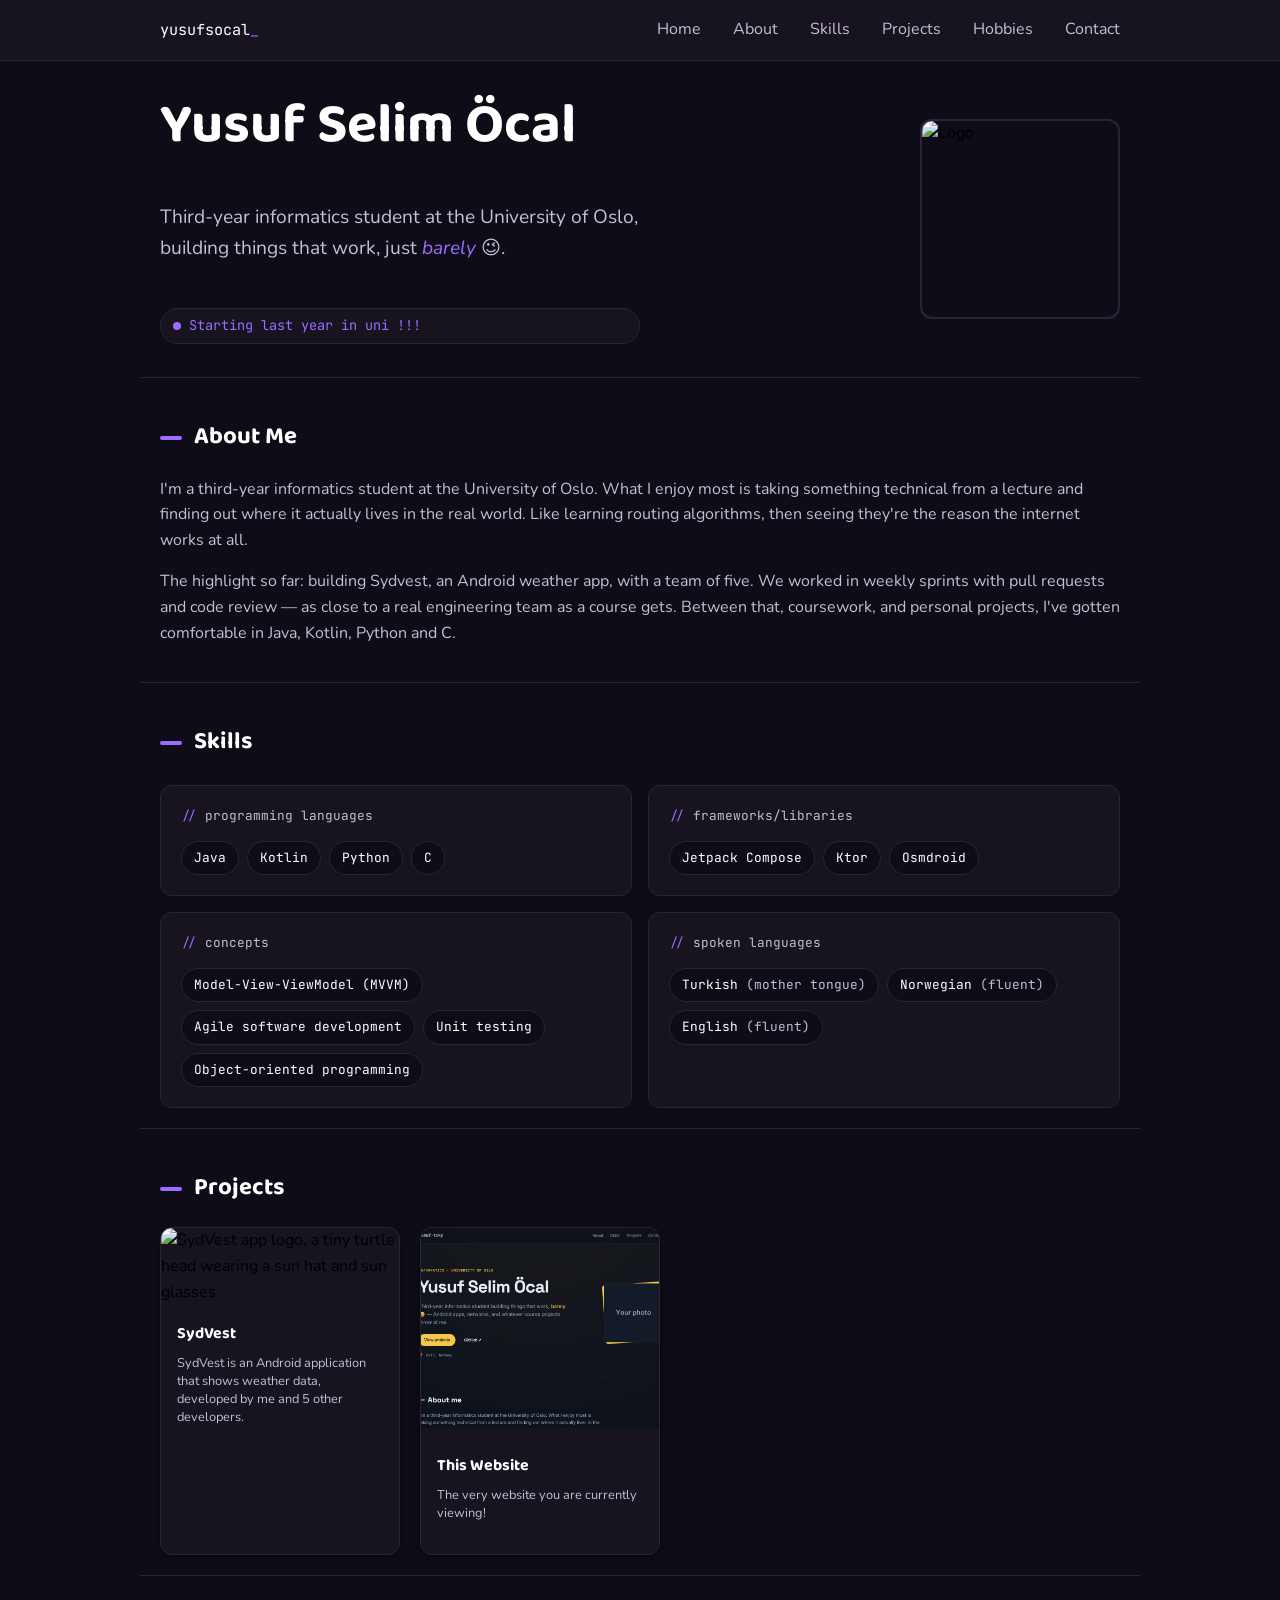
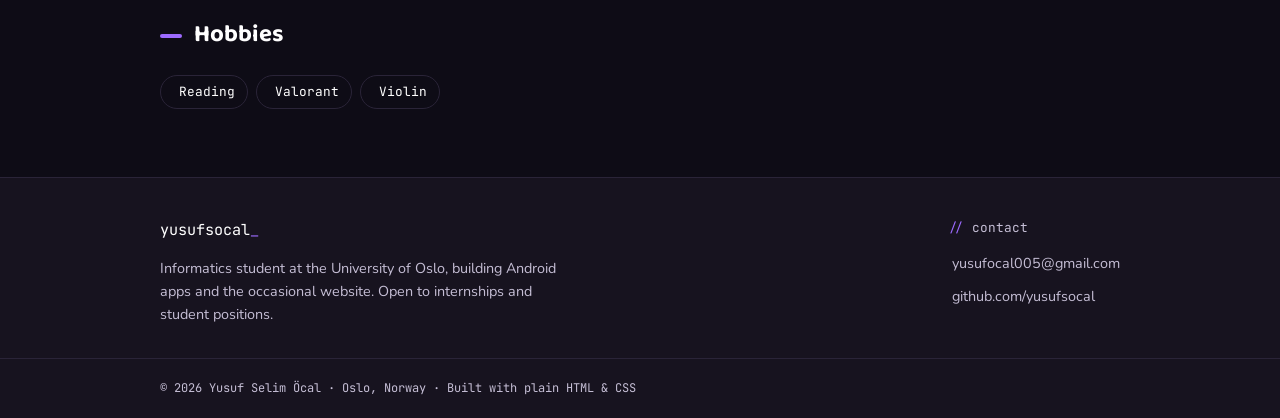
==== index.html @ 453ace2e "changed about me text" ====
<!DOCTYPE html>
<html lang="en">

<head>
    <meta charset="UTF-8">
    <meta name="viewport" content="width=device-width, initial-scale=1.0">
    <title>Yusuf Selim Öcal</title>
    <link rel="preconnect" href="https://fonts.googleapis.com">
    <link rel="preconnect" href="https://fonts.gstatic.com" crossorigin>
    <link href="https://fonts.googleapis.com/css2?family=Baloo+2:wght@600;700&family=JetBrains+Mono:wght@400&family=Nunito:wght@400;600&display=swap" rel="stylesheet">
    <link rel="stylesheet" href="style.css">
    <link rel="stylesheet" href="https://cdnjs.cloudflare.com/ajax/libs/font-awesome/7.0.1/css/all.min.css" 
    integrity="sha512-2SwdPD6INVrV/lHTZbO2nodKhrnDdJK9/kg2XD1r9uGqPo1cUbujc+IYdlYdEErWNu69gVcYgdxlmVmzTWnetw==" 
    crossorigin="anonymous" referrerpolicy="no-referrer"/>
</head>

<body>
    
    <header>
        <div class="navbar container">
            <div class="logo"><a href="#">yusufsocal</a><span class="cursor">_</span></div>
            <ul class="links">
                <li><a href="#hero">Home</a></li>
                <li><a href="#about">About</a></li>
                <li><a href="#skills">Skills</a></li>
                <li><a href="#projects">Projects</a></li>
                <li><a href="#hobbies">Hobbies</a></li>
                <li><a href="#contact">Contact</a></li>
            </ul>
        </div>
    </header>

    <section id="hero">
        <div class="container">
            <div class="flex-container">
                <div class="flex-container-column">
                    <h1 class="name">Yusuf Selim Öcal</h1>
                    <p class="lede">Third-year informatics student at the University of Oslo, building things that work, just <em>barely</em> 😉.
                    </p>
                    <p class="currently">Starting last year in uni !!!</p>
                </div>
                <img src="https://placehold.co/200x200" alt="Logo" width="200" height="200">
            </div>
        </div>
    </section>


    <section id="about">
        <div class="container section">
            <h2>About Me</h2>
            <p>
                I'm a third-year informatics student at the University of Oslo. What I enjoy most is taking
                something technical from a lecture and finding out where it actually lives in the real world.
                Like learning routing algorithms, then seeing they're the reason the internet works at all.
            </p>
            <p>
                The highlight so far: building <a class="inline-link"
                    href="https://github.com/yusufsocal/sydvest">Sydvest</a>,
                an Android weather app, with a team of five. We worked in weekly sprints with pull requests and
                code review — as close to a real engineering team as a course gets. Between that, coursework,
                and personal projects, I've gotten comfortable in Java, Kotlin, Python and C.
            </p>
        </div>

    </section>


    <section id="skills">
        <div class="container section">
            <h2>Skills</h2>
            <div class="skills-grid">
                <div class="skill-group">
                    <h3>Programming Languages</h3>
                    <ul class="skill-list">
                        <li>Java</li>
                        <li>Kotlin</li>
                        <li>Python</li>
                        <li>C</li>
                    </ul>
                </div>
                <div class="skill-group">
                    <h3>Frameworks/libraries</h3>
                    <ul class="skill-list">
                        <li>Jetpack Compose</li>
                        <li>Ktor</li>
                        <li>Osmdroid</li>
                    </ul>
                </div>
                <div class="skill-group">
                    <h3>Concepts</h3>
                    <ul class="skill-list">
                        <li>Model-View-ViewModel (MVVM)</li>
                        <li>Agile software development</li>
                        <li>Unit testing</li>
                        <li>Object-oriented programming</li>
                    </ul>
                </div>
                <div class="skill-group">
                    <h3>Spoken Languages</h3>
                    <ul class="skill-list">
                        <li>Turkish <span class="skill-note">(mother tongue)</span></li>
                        <li>Norwegian <span class="skill-note">(fluent)</span></li>
                        <li>English <span class="skill-note">(fluent)</span></li>
                    </ul>
                </div>
            </div>
        </div>
    </section>

    <section id="projects">
        <div class="container section">
            <h2>Projects</h2>
            <div class="flex-container-card">
                <div class="card">
                    <a href="https://github.com/yusufsocal/sydvest">
                        <img src="images/sydvest_logo-playstore.png" alt="SydVest app logo, a tiny turtle head wearing a sun hat and sun glasses" class="card-img">
                        <div class="card-body">
                            <h3 class="card-title">SydVest</h3>
                            <p class="card-text">SydVest is an Android application that shows weather data, developed by
                                me and 5 other developers.</p>
                        </div>
                    </a>
                </div>
                <div class="card">
                    <a href="https://github.com/yusufsocal/yusufsocal.github.io.git">
                        <img src="images/portfolio-screenshot.png" alt="An image of this very website!" class="card-img">
                        <div class="card-body">
                            <h3 class="card-title">This Website</h3>
                            <p class="card-text">The very website you are currently viewing!</p>
                        </div>
                    </a>
                </div>
            </div>
        </div>
    </section>

    <section id="hobbies">
        <div class="container section">
            <h2>Hobbies</h2>
            <ul class="skill-list hobbies-list">
                <li><i class="fa-solid fa-book"></i> Reading</li>
                <li><i class="fa-solid fa-gamepad"></i> Valorant</li>
                <li><i class="fa-solid fa-music"></i> Violin</li>
            </ul>
        </div>
    </section>

    <footer id="contact">
        <div class="container footer-inner">
            <div class="footer-about">
                <div class="logo"><a href="#hero">yusufsocal</a><span class="cursor">_</span></div>
                <p class="footer-desc">Informatics student at the University of Oslo, building Android apps and
                    the occasional website. Open to internships and student positions.</p>
            </div>
            <div class="footer-contact">
                <h3>Contact</h3>
                <ul class="footer-links">
                    <li><a href="mailto:yusufocal005@gmail.com"><i class="fa-solid fa-envelope"></i>
                            yusufocal005@gmail.com</a></li>
                    <li><a href="https://github.com/yusufsocal"><i class="fa-brands fa-github"></i>
                            github.com/yusufsocal</a></li>
                </ul>
            </div>
        </div>
        <div class="footer-bottom">
            <div class="container">
                <p>© 2026 Yusuf Selim Öcal · Oslo, Norway · Built with plain HTML &amp; CSS</p>
            </div>
        </div>
    </footer>
</body>

</html>
---- style.css ----
/* ============================================================
   style.css — yusufsocal.github.io

   Order: variables → base → layout → components → media queries
   Rule of thumb: generic stuff up top, specific stuff below.
   ============================================================ */


/* ============================================================
   1. VARIABLES
   Design tokens. Change a value here → whole site updates.
   ============================================================ */

:root {
    --bg:      #0E0C16;
    --surface: #17131F;
    --line:    #2A2438;
    --text:    white;
    --muted:   #C5BED5;
    --accent:  #9D6BFF;

    --font-heading: "Baloo 2", sans-serif;
    --font-body: "Nunito", system-ui, sans-serif;
    --font-mono: "JetBrains Mono", monospace;
}


/* ============================================================
   2. BASE
   Defaults for bare HTML elements. No classes here.
   ============================================================ */

*, *::before, *::after {
    box-sizing: border-box;
}
    
body {
    font-family: var(--font-body);
    line-height: 1.6;
    margin: 0;
    background-color: var(--bg);
}

header {
    position: sticky;
    top: 0;
    background: var(--surface);
    backdrop-filter: blur(8px);
    color: var(--muted);
    border-bottom: 1px solid var(--line);   
}

h1, h2, h3 { color: var(--text); font-family: var(--font-heading) ;}

p { font-size: 16px; color: var(--muted);}

hr { max-width: 980px; }

a { text-decoration: none; color: inherit; }

em { color: var(--accent); }

a:hover { color: var(--accent); }

h2::before {
    content: "";
    display: inline-block;
    width: 22px;
    height: 4px;
    background: var(--accent);
    border-radius: 2px;
    margin-right: 12px;
    vertical-align: middle;
}


/* ============================================================
   3. LAYOUT
   ============================================================ */

.navbar {
    width: 100%;
    height: 60px;
    max-width: 1000px;
    margin: 0 auto;
    display: flex;
    align-items: center;
    justify-content: space-between;
}

.container {
    max-width: 1000px;
    margin: 0 auto;
    padding: 20px;
}

.flex-container {
    display: flex;
    gap: 20px;
    justify-content: space-between;
    max-width: 1000px;
    margin: 0 auto;
    width: 100%;
    align-items: center;
}

.flex-container img {
    border-radius: 12px;
    border: 2px solid var(--line);
}

.flex-container-column {
    display: flex;
    flex-direction: column;
    gap: 12px;
}

.flex-container-card {
    display: flex;
    flex-wrap: wrap;
    gap: 20px;
    max-width: 1000px;
    margin: 0 auto;
    width: 100%;
    align-items: flex-start;
}

.section {
    border-top: 1px solid var(--line);
}


/* ============================================================
   4. COMPONENTS
   ============================================================ */

/* ---- header ---- */

.currently {
    font-family: var(--font-mono);
    font-size: 0.85rem;
    color: var(--accent);
    display: inline-block;
    padding: 6px 12px;
    background: var(--surface);
    border: 1px solid var(--line);
    border-radius: 999px; 
}

.currently::before {
    content: "";
    display: inline-block;
    width: 8px;
    height: 8px;
    border-radius: 50%;
    background: var(--accent);
    margin-right: 8px;
    animation: blink 1.2s steps(1) infinite;   /* reuses your cursor animation! */
}

.lede {
    font-size: 1.2rem;
    max-width: 480px;
}

.name { font-size: 3.5rem; margin: 0;}

/* ---- navbar ---- */

.logo {
    font-family: var(--font-mono);
    font-size: 0.95rem;
    color: var(--text);
    text-decoration: none;
}

.logo .cursor {
    color: var(--accent);
    animation: blink 1.2s steps(1) infinite;
}

@keyframes blink {
    50% { opacity: 0; }
}

.navbar .links {
    list-style: none;
    display: flex;
    gap: 2rem;
}

/* ---- hobbies ---- */

.hobbies-list { margin-top: 20px; }

.hobbies-list i {
    color: var(--accent);
    margin-right: 6px;
}

/* ---- skills ---- */

.skills-grid {
    display: grid;
    grid-template-columns: repeat(2, 1fr);
    gap: 16px;
    margin-top: 24px;
}

.skill-group {
    background: var(--surface);
    border: 1px solid var(--line);
    border-radius: 12px;          /* matches the hero portrait & cards */
    padding: 20px;
    transition: border-color 0.2s ease;
}

.skill-group:hover { border-color: var(--accent); }

/* group labels read like code comments — same voice as the
   logo and the "currently" pill */
.skill-group h3 {
    font-family: var(--font-mono);
    font-size: 0.8rem;
    font-weight: 400;
    text-transform: lowercase;
    color: var(--muted);
    margin: 0 0 14px 0;
}

.skill-group h3::before {
    content: "// ";
    color: var(--accent);
}

.skill-list {
    list-style: none;
    margin: 0;
    padding: 0;
    display: flex;
    flex-wrap: wrap;
    gap: 8px;
}

.skill-list li {
    font-family: var(--font-mono);
    font-size: 0.8rem;
    color: var(--text);
    padding: 6px 12px;
    background: var(--bg);
    border: 1px solid var(--line);
    border-radius: 999px;         /* same pill shape as .currently */
}

.skill-note { color: var(--muted); }

/* ---- project cards ---- */

.card {
    box-shadow: 0 4px 8px rgba(0, 0, 0, 0.4);
    max-width: 240px;
    border-radius: 12px;          /* matches .skill-group & hero portrait */
    border: 1px solid var(--line);
    overflow: hidden;
    background-color: var(--surface);
    transition: transform 0.2s ease, box-shadow 0.2s ease, border-color 0.2s ease;
    flex: 1;
    align-self: stretch;
}

.card:hover {
    transform: translateY(-5px);
    box-shadow: 0 8px 16px rgba(0, 0, 0, 0.6);
    border-color: var(--accent);
}

.card-img {
    width: 100%;
    height: 200px;
    object-fit: cover;
}

.card-body {
    padding: 16px;
    display: flex;
    flex-direction: column;
    flex: 1;
}

.card-title {
    margin: 0 0 8px 0;
    font-size: 1rem;
    color: var(--text);
}

.card-text {
    margin: 0 0 16px 0;
    font-size: 0.8rem;
    color: var(--muted);
    line-height: 1.4;
    flex: 1;
}


/* ---- footer ---- */

/* Mirrors the header: same surface, same hairline, so the page
   is "framed" top and bottom. */
footer {
    margin-top: 48px;
    background: var(--surface);
    border-top: 1px solid var(--line);
    color: var(--muted);
}

.footer-inner {
    display: flex;
    justify-content: space-between;
    flex-wrap: wrap;
    gap: 32px;
    padding-top: 40px;
    padding-bottom: 32px;
}

.footer-about { max-width: 420px; }

.footer-desc {
    font-size: 0.9rem;
    margin-bottom: 0;
}

.footer-contact h3 {
    font-family: var(--font-mono);
    font-size: 0.8rem;
    font-weight: 400;
    text-transform: lowercase;
    color: var(--muted);
    margin: 0 0 12px 0;
}

.footer-contact h3::before {
    content: "// ";
    color: var(--accent);
}

.footer-links {
    list-style: none;
    margin: 0;
    padding: 0;
    display: flex;
    flex-direction: column;
    gap: 8px;
}

.footer-links a {
    color: var(--muted);
    font-size: 0.9rem;
}

.footer-links a:hover { color: var(--accent); }

.footer-links i {
    color: var(--accent);
    width: 20px;
    text-align: center;
    margin-right: 4px;
}

.footer-bottom {
    border-top: 1px solid var(--line);
}

.footer-bottom p {
    font-family: var(--font-mono);
    font-size: 0.75rem;
    margin: 0;
}


/* ============================================================
   5. MEDIA QUERIES
   Responsive overrides go here, at the bottom.
   ============================================================ */

@media (max-width: 640px) {
    .skills-grid { grid-template-columns: 1fr; }
}
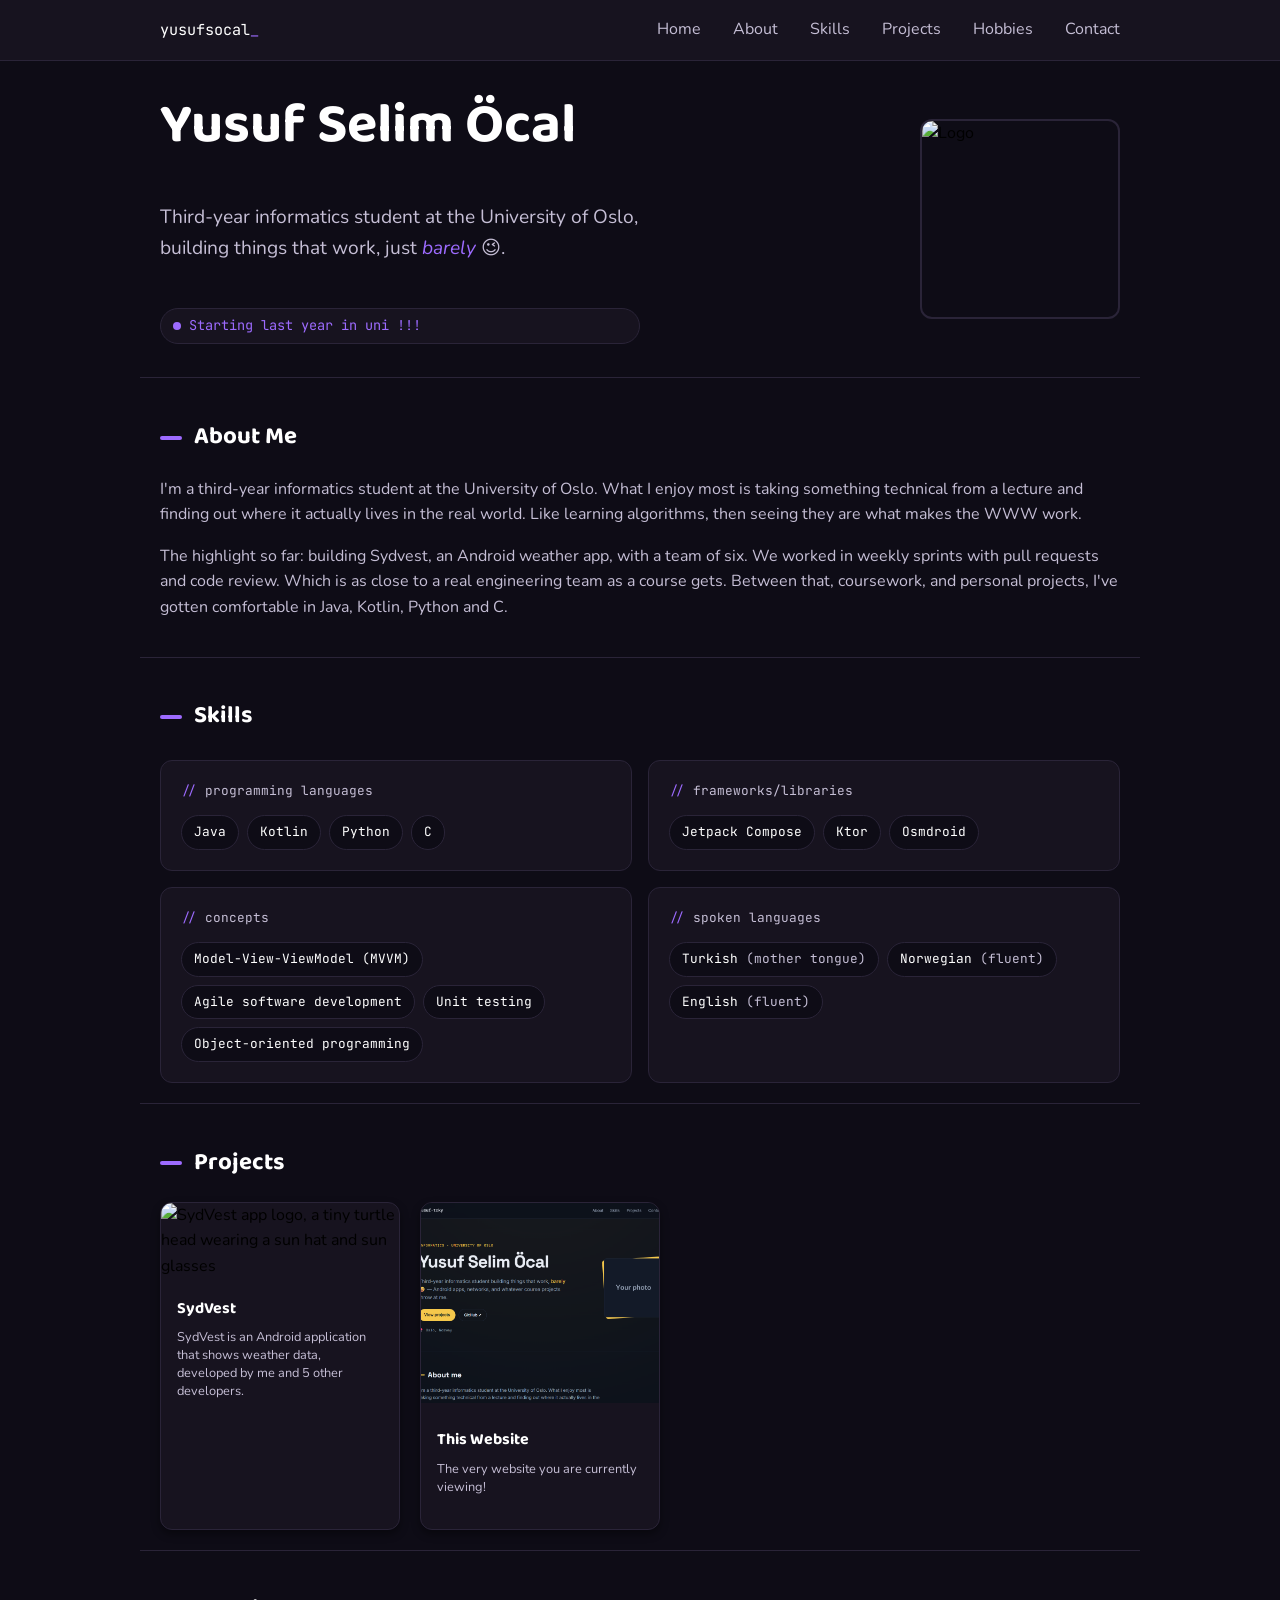
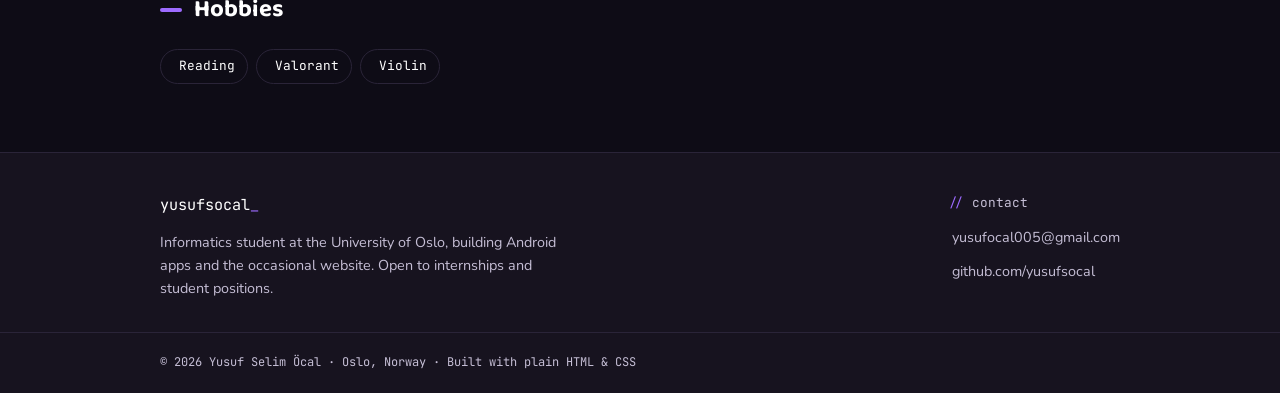
==== commit a3f1651a: "changed about me text" ====
--- a/index.html
+++ b/index.html
@@ -51,13 +51,13 @@
             <p>
                 I'm a third-year informatics student at the University of Oslo. What I enjoy most is taking
                 something technical from a lecture and finding out where it actually lives in the real world.
-                Like learning routing algorithms, then seeing they're the reason the internet works at all.
+                Like learning algorithms, then seeing they are what makes the WWW work.
             </p>
             <p>
                 The highlight so far: building <a class="inline-link"
                     href="https://github.com/yusufsocal/sydvest">Sydvest</a>,
-                an Android weather app, with a team of five. We worked in weekly sprints with pull requests and
-                code review — as close to a real engineering team as a course gets. Between that, coursework,
+                an Android weather app, with a team of six. We worked in weekly sprints with pull requests and
+                code review. Which is as close to a real engineering team as a course gets. Between that, coursework,
                 and personal projects, I've gotten comfortable in Java, Kotlin, Python and C.
             </p>
         </div>
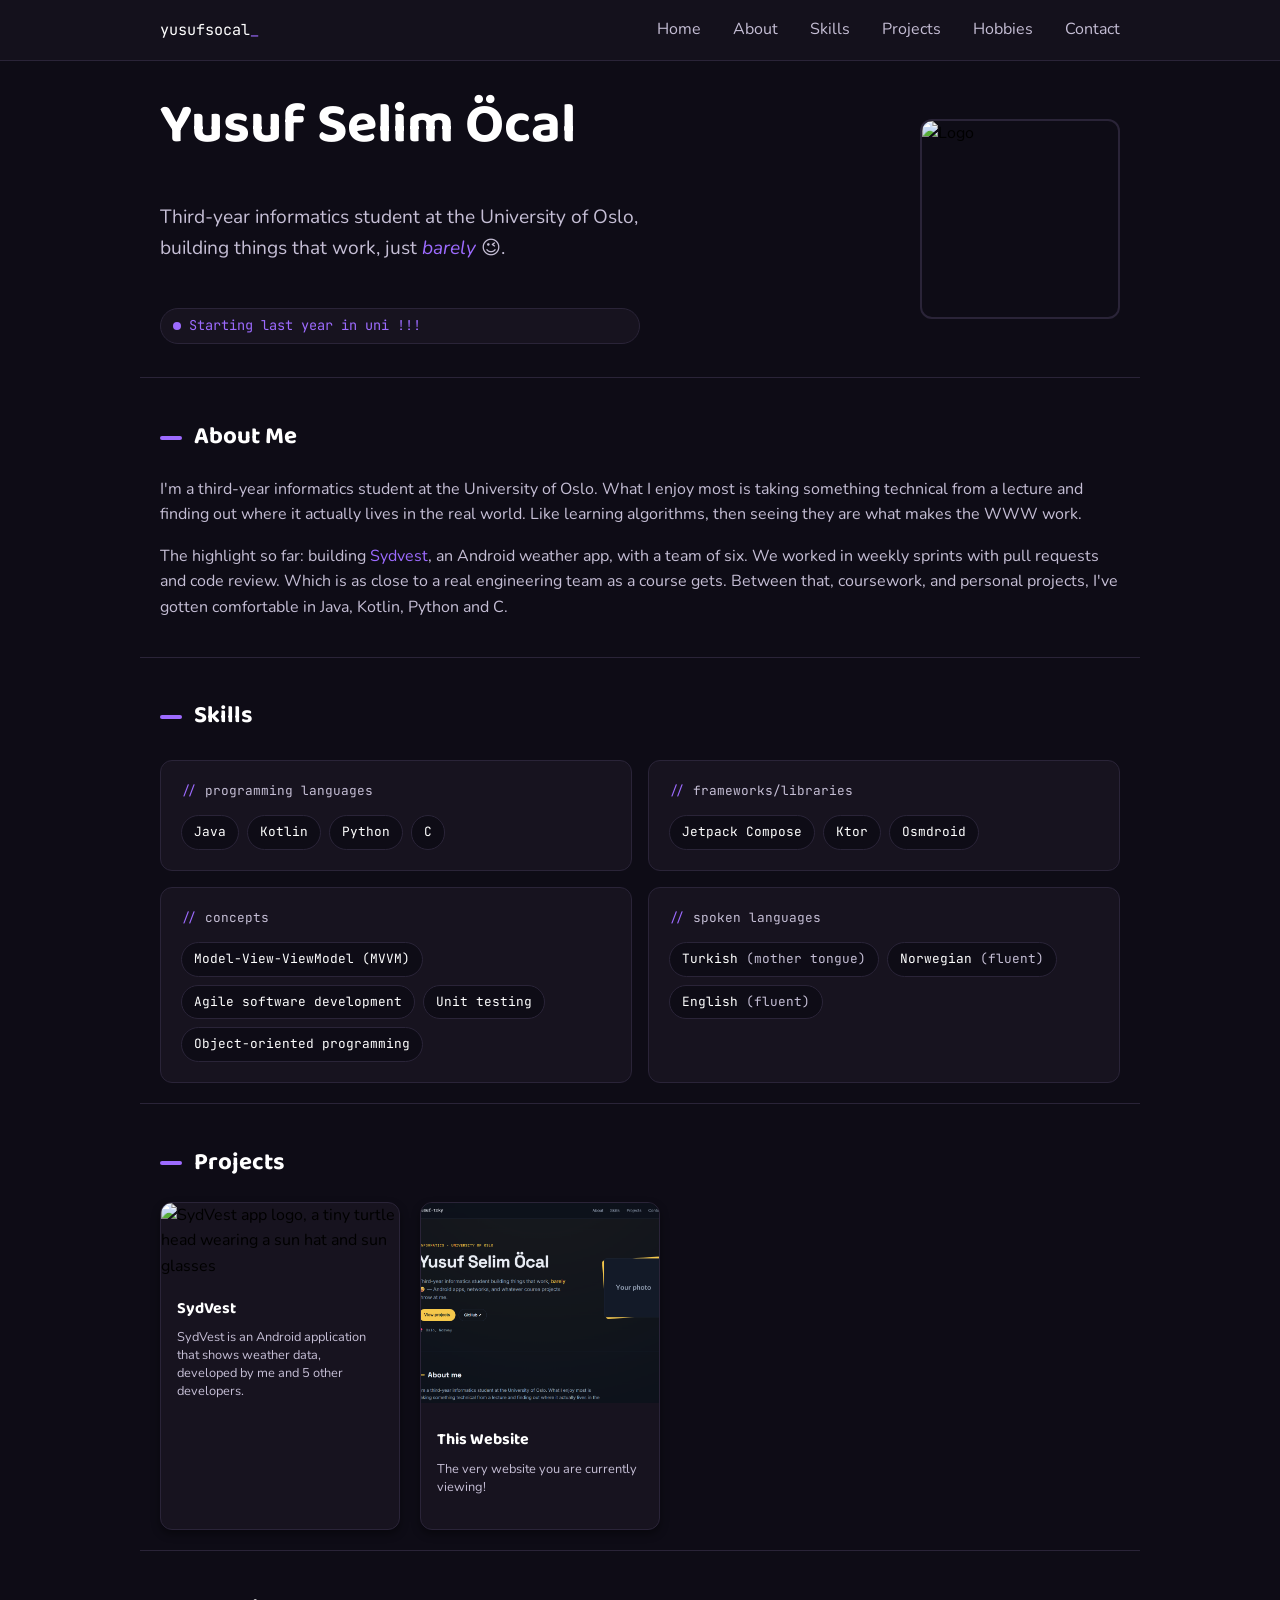
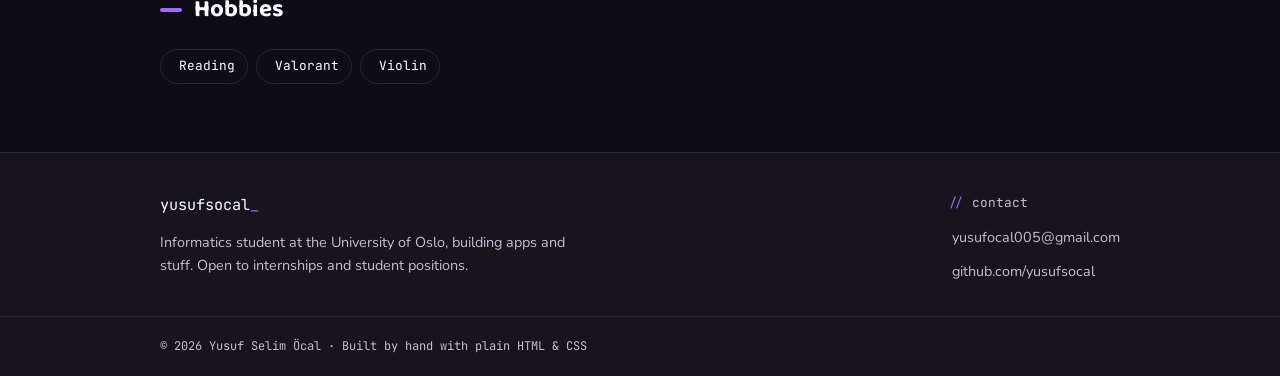
==== commit 1781985b: "added mobile compatibility" ====
--- a/index.html
+++ b/index.html
@@ -149,8 +149,7 @@
         <div class="container footer-inner">
             <div class="footer-about">
                 <div class="logo"><a href="#hero">yusufsocal</a><span class="cursor">_</span></div>
-                <p class="footer-desc">Informatics student at the University of Oslo, building Android apps and
-                    the occasional website. Open to internships and student positions.</p>
+                <p class="footer-desc">Informatics student at the University of Oslo, building apps and stuff. Open to internships and student positions.</p>
             </div>
             <div class="footer-contact">
                 <h3>Contact</h3>
@@ -164,7 +163,7 @@
         </div>
         <div class="footer-bottom">
             <div class="container">
-                <p>© 2026 Yusuf Selim Öcal · Oslo, Norway · Built with plain HTML &amp; CSS</p>
+                <p>© 2026 Yusuf Selim Öcal · Built by hand with plain HTML &amp; CSS</p>
             </div>
         </div>
     </footer>
--- a/style.css
+++ b/style.css
@@ -44,7 +44,7 @@
 header {
     position: sticky;
     top: 0;
-    background: var(--surface);
+    background: color-mix(in srgb, var(--surface) 80%, transparent);
     backdrop-filter: blur(8px);
     color: var(--muted);
     border-bottom: 1px solid var(--line);   
@@ -53,8 +53,6 @@
 h1, h2, h3 { color: var(--text); font-family: var(--font-heading) ;}
 
 p { font-size: 16px; color: var(--muted);}
-
-hr { max-width: 980px; }
 
 a { text-decoration: none; color: inherit; }
 
@@ -134,6 +132,15 @@
    4. COMPONENTS
    ============================================================ */
 
+.inline-link {
+    color: var(--accent);
+}
+
+.inline-link:hover { 
+    text-decoration: underline;
+    text-underline-offset: 3px;
+}
+
 /* ---- header ---- */
 
 .currently {
@@ -155,7 +162,7 @@
     border-radius: 50%;
     background: var(--accent);
     margin-right: 8px;
-    animation: blink 1.2s steps(1) infinite;   /* reuses your cursor animation! */
+    animation: blink 1.2s steps(1) infinite;
 }
 
 .lede {
@@ -210,15 +217,13 @@
 .skill-group {
     background: var(--surface);
     border: 1px solid var(--line);
-    border-radius: 12px;          /* matches the hero portrait & cards */
+    border-radius: 12px;
     padding: 20px;
     transition: border-color 0.2s ease;
 }
 
 .skill-group:hover { border-color: var(--accent); }
 
-/* group labels read like code comments — same voice as the
-   logo and the "currently" pill */
 .skill-group h3 {
     font-family: var(--font-mono);
     font-size: 0.8rem;
@@ -249,7 +254,7 @@
     padding: 6px 12px;
     background: var(--bg);
     border: 1px solid var(--line);
-    border-radius: 999px;         /* same pill shape as .currently */
+    border-radius: 999px;
 }
 
 .skill-note { color: var(--muted); }
@@ -383,5 +388,27 @@
    ============================================================ */
 
 @media (max-width: 640px) {
-    .skills-grid { grid-template-columns: 1fr; }
+    .skills-grid { grid-template-columns: 1fr; }   /* you already have this */
+
+    /* navbar: stop forcing one 60px row, let it wrap and breathe */
+    .navbar {
+        height: auto;
+        flex-wrap: wrap;
+        gap: 12px;
+        padding-top: 12px;
+        padding-bottom: 12px;
+    }
+    .navbar .links {
+        gap: 1rem;               /* was 2rem — tighter so more fits per row */
+        flex-wrap: wrap;
+    }
+
+    /* hero: stack text above image instead of side-by-side */
+    .flex-container {
+        flex-direction: column;
+        align-items: flex-start;
+    }
+
+    /* name: 3.5rem is a wall of text on a phone */
+    .name { font-size: 2.2rem; }
 }
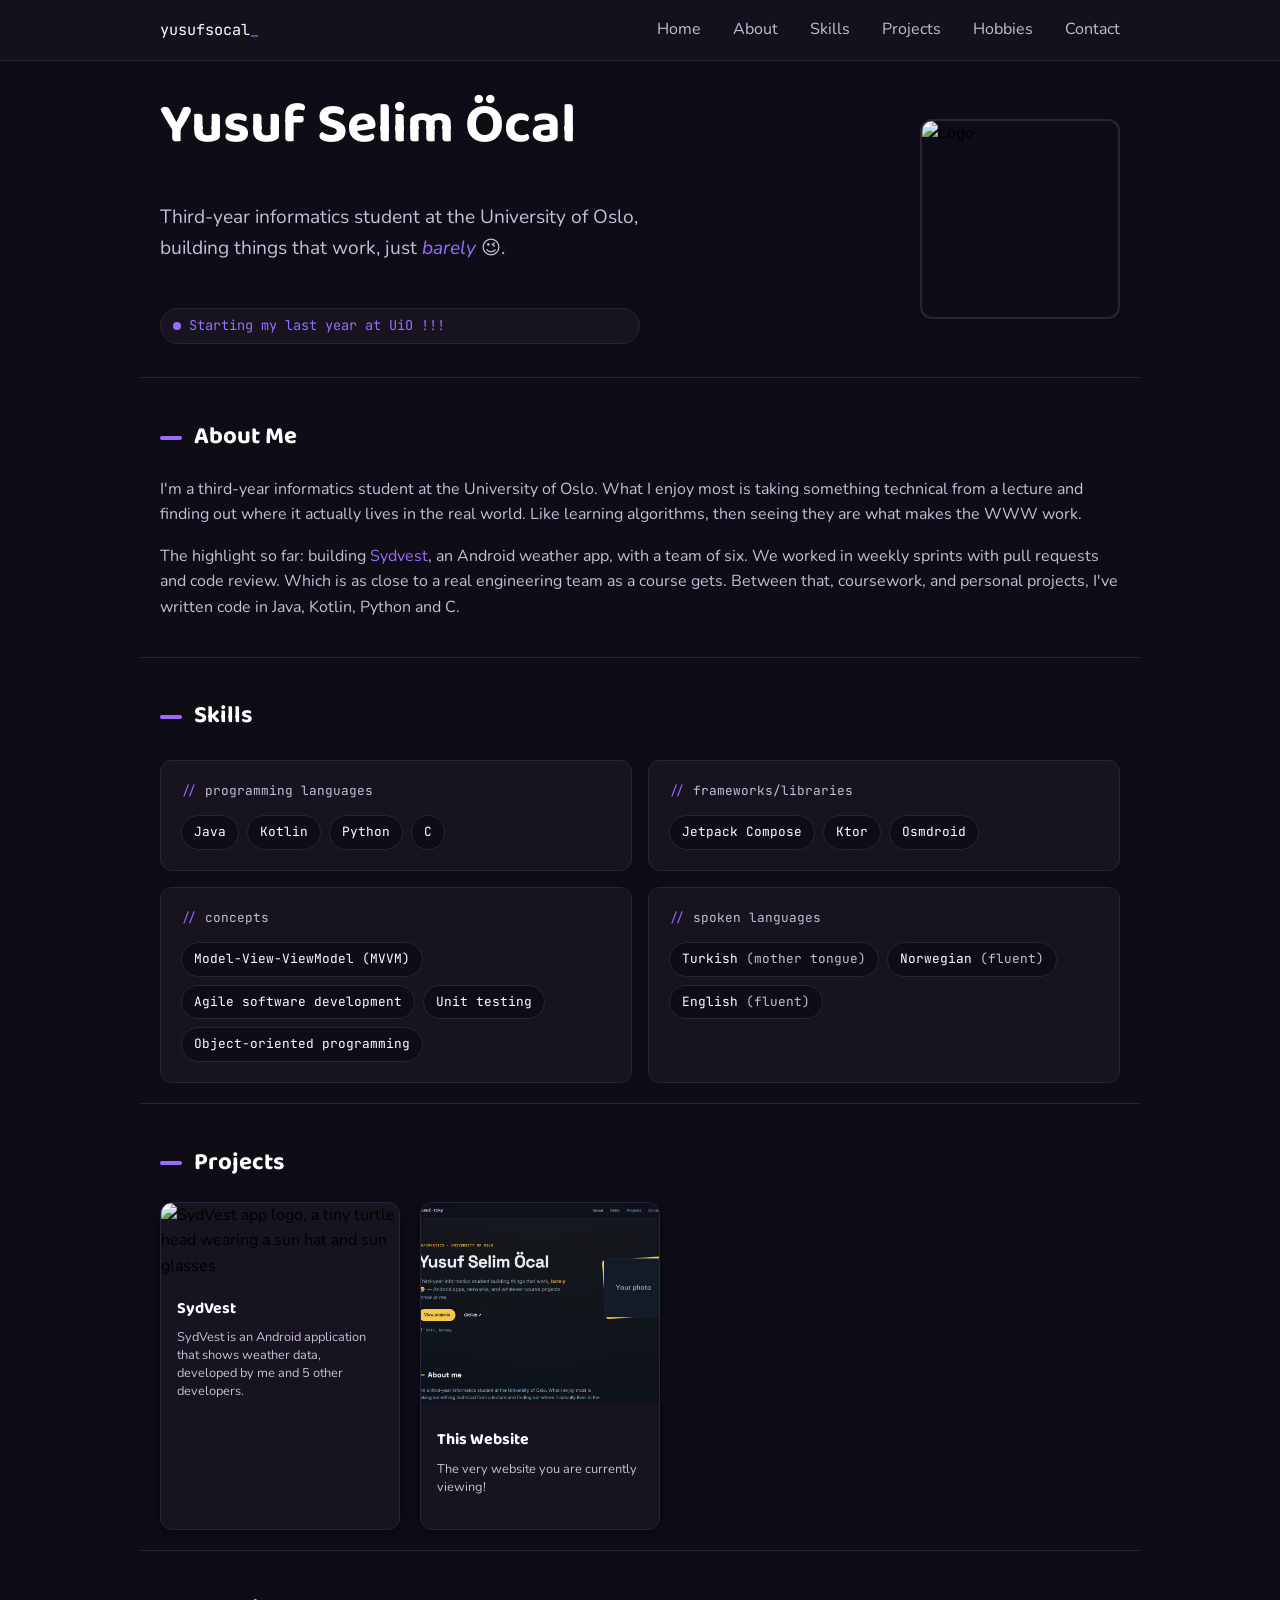
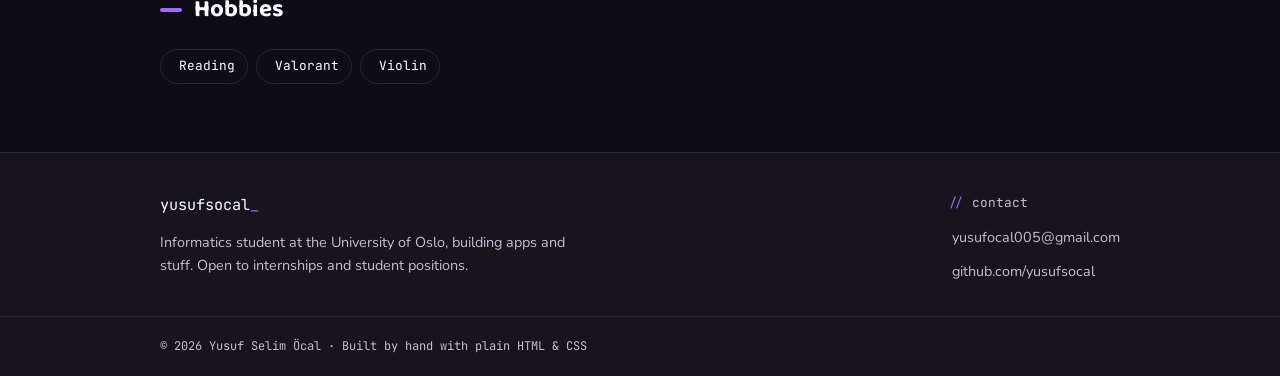
==== commit 33dd984a: "fix typos and update currently-doing section" ====
--- a/index.html
+++ b/index.html
@@ -37,7 +37,7 @@
                     <h1 class="name">Yusuf Selim Öcal</h1>
                     <p class="lede">Third-year informatics student at the University of Oslo, building things that work, just <em>barely</em> 😉.
                     </p>
-                    <p class="currently">Starting last year in uni !!!</p>
+                    <p class="currently">Starting my last year at UiO !!!</p>
                 </div>
                 <img src="https://placehold.co/200x200" alt="Logo" width="200" height="200">
             </div>
@@ -58,7 +58,7 @@
                     href="https://github.com/yusufsocal/sydvest">Sydvest</a>,
                 an Android weather app, with a team of six. We worked in weekly sprints with pull requests and
                 code review. Which is as close to a real engineering team as a course gets. Between that, coursework,
-                and personal projects, I've gotten comfortable in Java, Kotlin, Python and C.
+                and personal projects, I've written code in Java, Kotlin, Python and C.
             </p>
         </div>
 
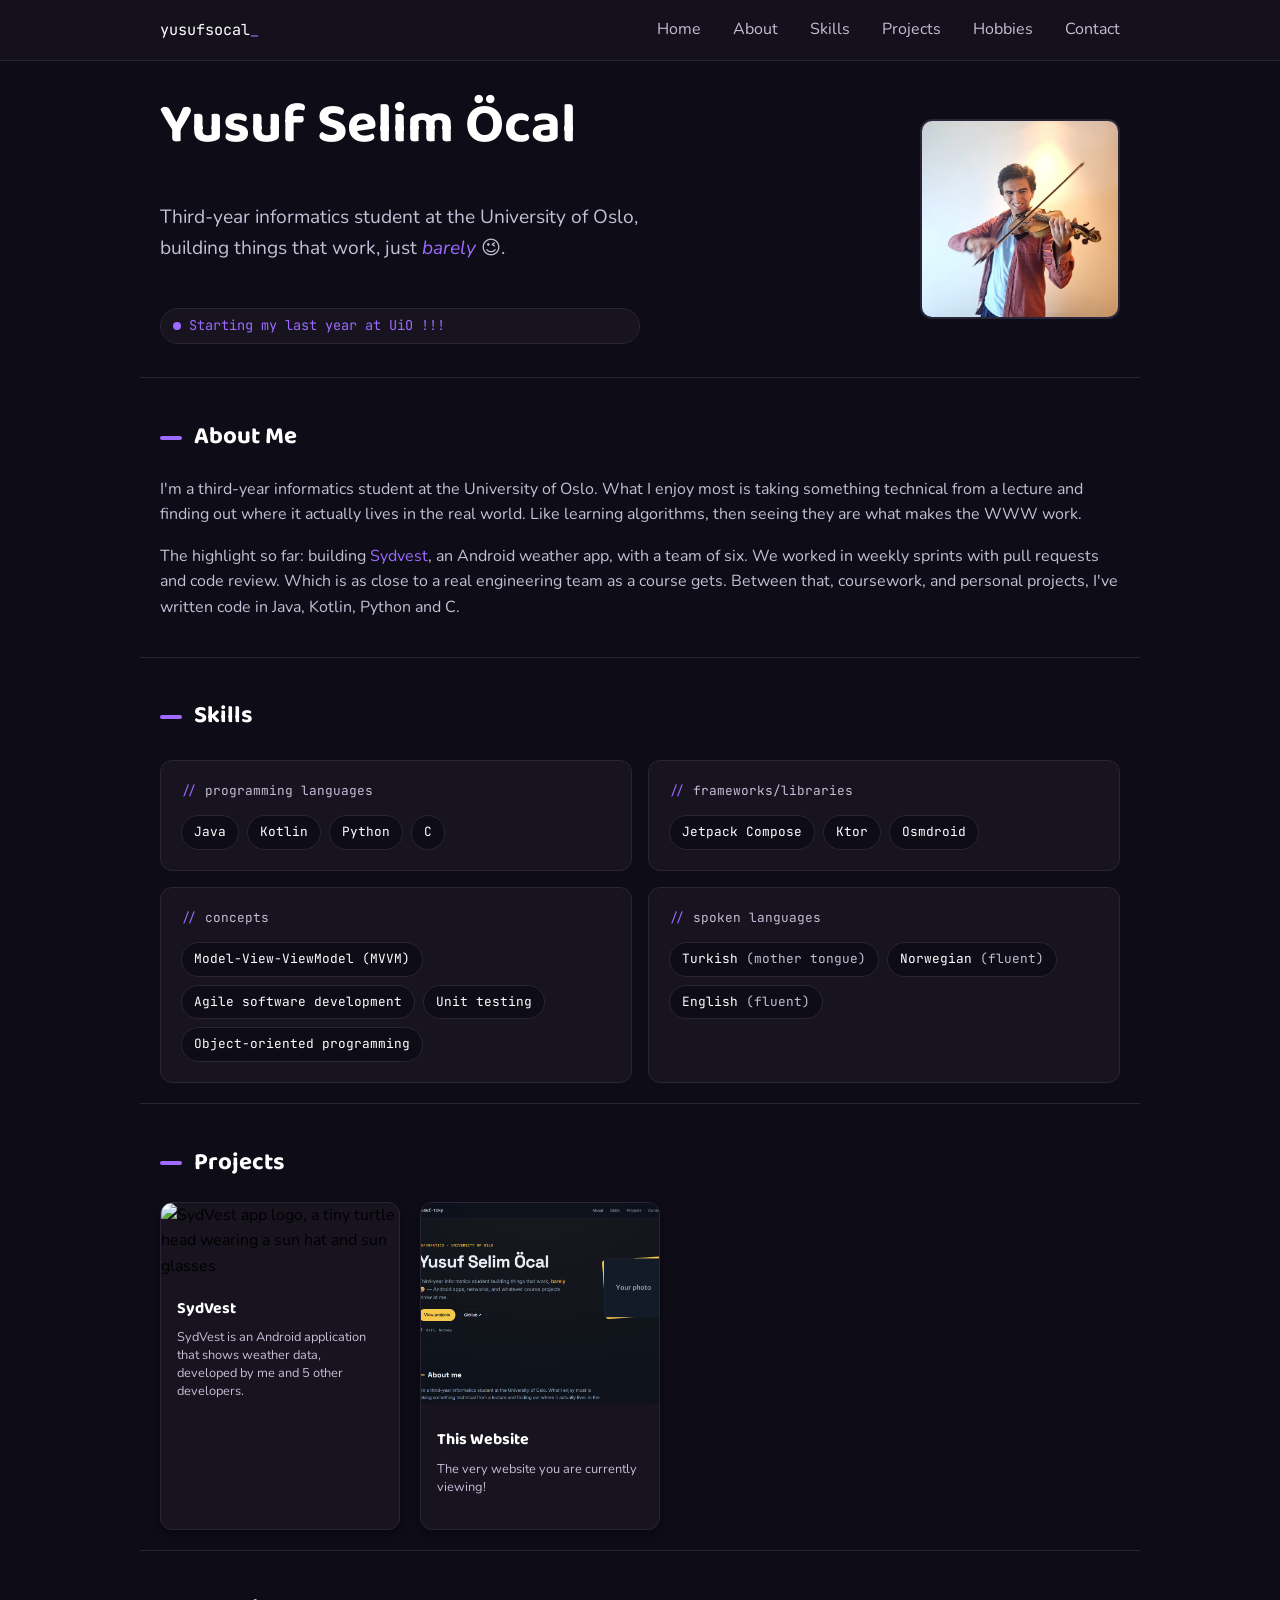
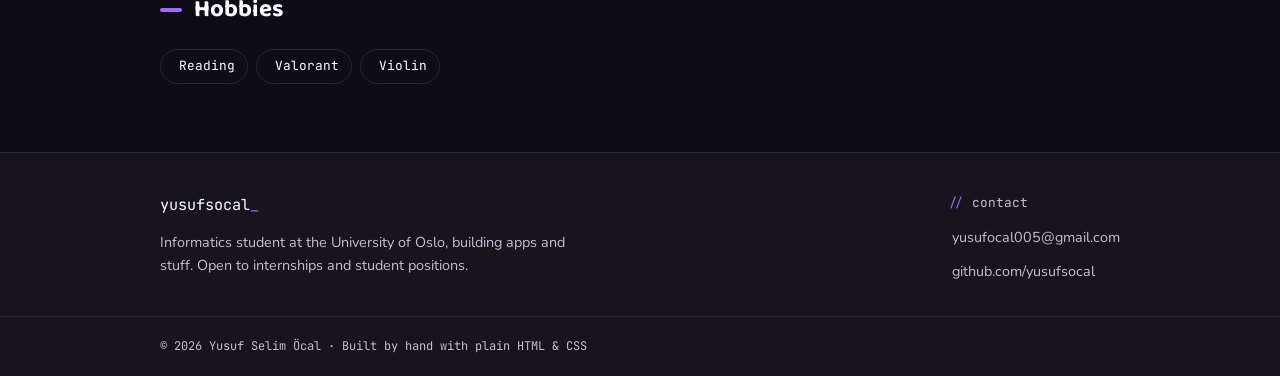
==== commit 869605ff: "Add portrait image" ====
--- a/index.html
+++ b/index.html
@@ -39,7 +39,7 @@
                     </p>
                     <p class="currently">Starting my last year at UiO !!!</p>
                 </div>
-                <img src="https://placehold.co/200x200" alt="Logo" width="200" height="200">
+                <img src="images/profile.png" alt="Logo" width="200" height="200">
             </div>
         </div>
     </section>
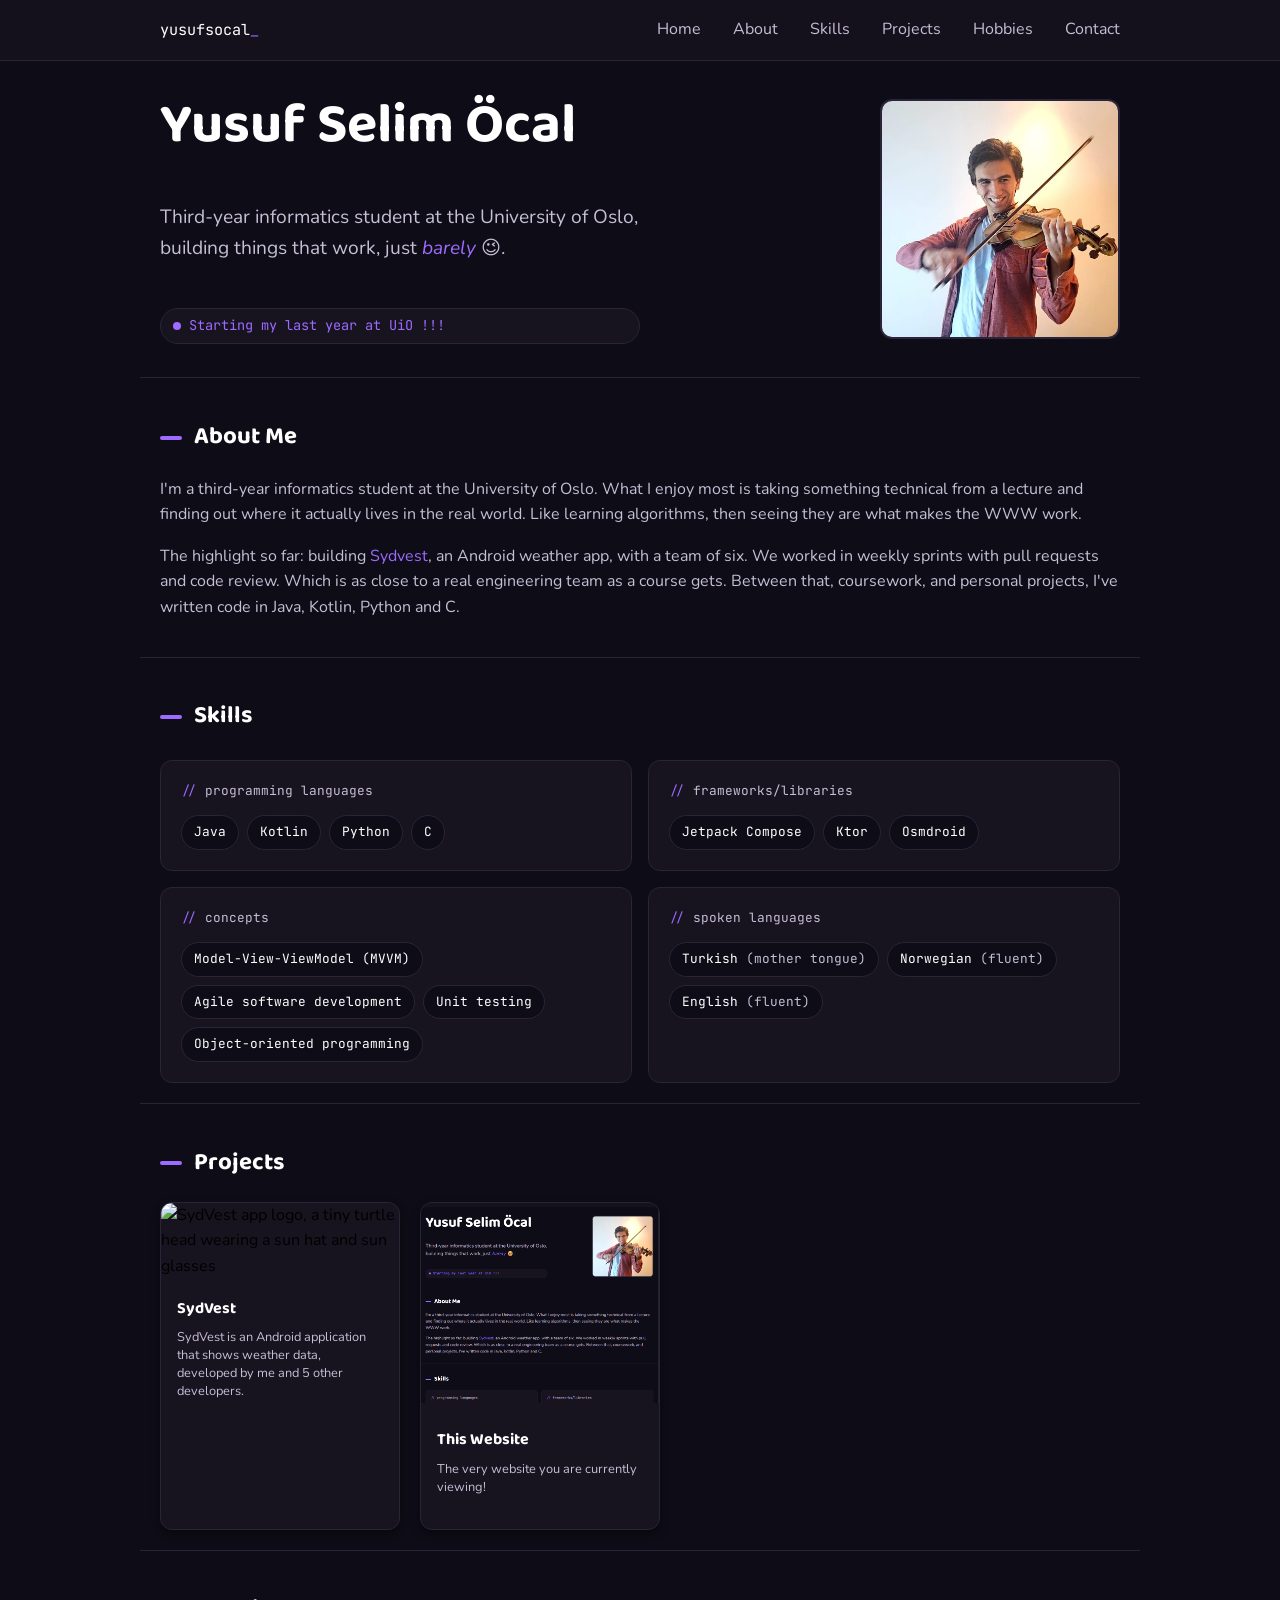
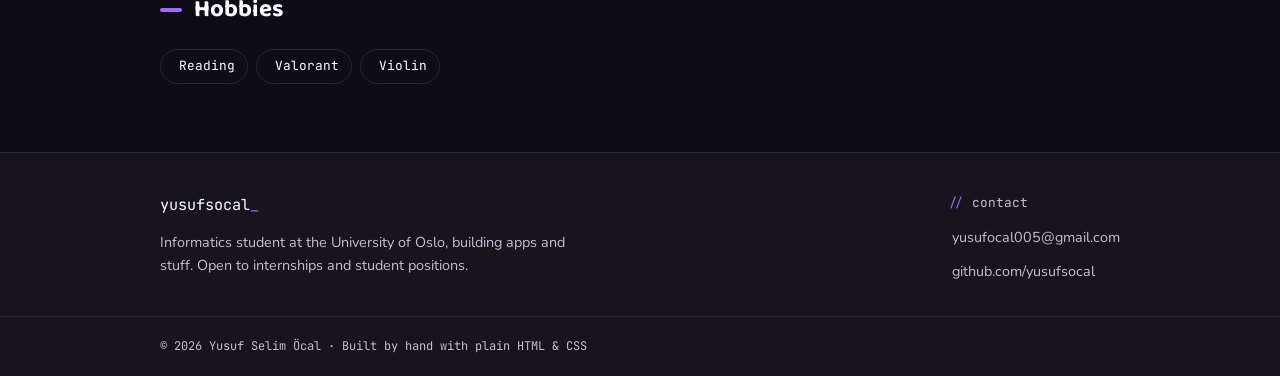
==== commit dedb70c6: "Rescale portrait and adjust for mobile" ====
--- a/index.html
+++ b/index.html
@@ -39,7 +39,9 @@
                     </p>
                     <p class="currently">Starting my last year at UiO !!!</p>
                 </div>
-                <img src="images/profile.png" alt="Logo" width="200" height="200">
+                <div class="hero-image">
+                    <img src="images/profile.png" alt="Me playing the violin">
+                </div>
             </div>
         </div>
     </section>
--- a/style.css
+++ b/style.css
@@ -102,10 +102,6 @@
     align-items: center;
 }
 
-.flex-container img {
-    border-radius: 12px;
-    border: 2px solid var(--line);
-}
 
 .flex-container-column {
     display: flex;
@@ -131,6 +127,23 @@
 /* ============================================================
    4. COMPONENTS
    ============================================================ */
+
+.hero-image img {
+  width: 100%;
+  height: 100%;
+  object-fit: cover;
+  object-position: 60% 30%;
+  transform: scale(1.2);
+}
+
+.hero-image {
+  width: 240px;
+  height: 240px;
+  flex-shrink: 0;
+  overflow: hidden;
+  border-radius: 12px;
+  border: 2px solid var(--line);
+}
 
 .inline-link {
     color: var(--accent);
@@ -264,7 +277,7 @@
 .card {
     box-shadow: 0 4px 8px rgba(0, 0, 0, 0.4);
     max-width: 240px;
-    border-radius: 12px;          /* matches .skill-group & hero portrait */
+    border-radius: 12px;
     border: 1px solid var(--line);
     overflow: hidden;
     background-color: var(--surface);
@@ -309,7 +322,7 @@
 
 /* ---- footer ---- */
 
-/* Mirrors the header: same surface, same hairline, so the page
+/* Copies the header: same surface, same hairline, so the page
    is "framed" top and bottom. */
 footer {
     margin-top: 48px;
@@ -388,9 +401,10 @@
    ============================================================ */
 
 @media (max-width: 640px) {
-    .skills-grid { grid-template-columns: 1fr; }   /* you already have this */
-
-    /* navbar: stop forcing one 60px row, let it wrap and breathe */
+    .skills-grid { grid-template-columns: 1fr; }
+
+    .hero-image { width: 180px; height: 180px; }
+
     .navbar {
         height: auto;
         flex-wrap: wrap;
@@ -399,16 +413,14 @@
         padding-bottom: 12px;
     }
     .navbar .links {
-        gap: 1rem;               /* was 2rem — tighter so more fits per row */
+        gap: 1rem;
         flex-wrap: wrap;
     }
 
-    /* hero: stack text above image instead of side-by-side */
     .flex-container {
         flex-direction: column;
         align-items: flex-start;
     }
 
-    /* name: 3.5rem is a wall of text on a phone */
     .name { font-size: 2.2rem; }
 }
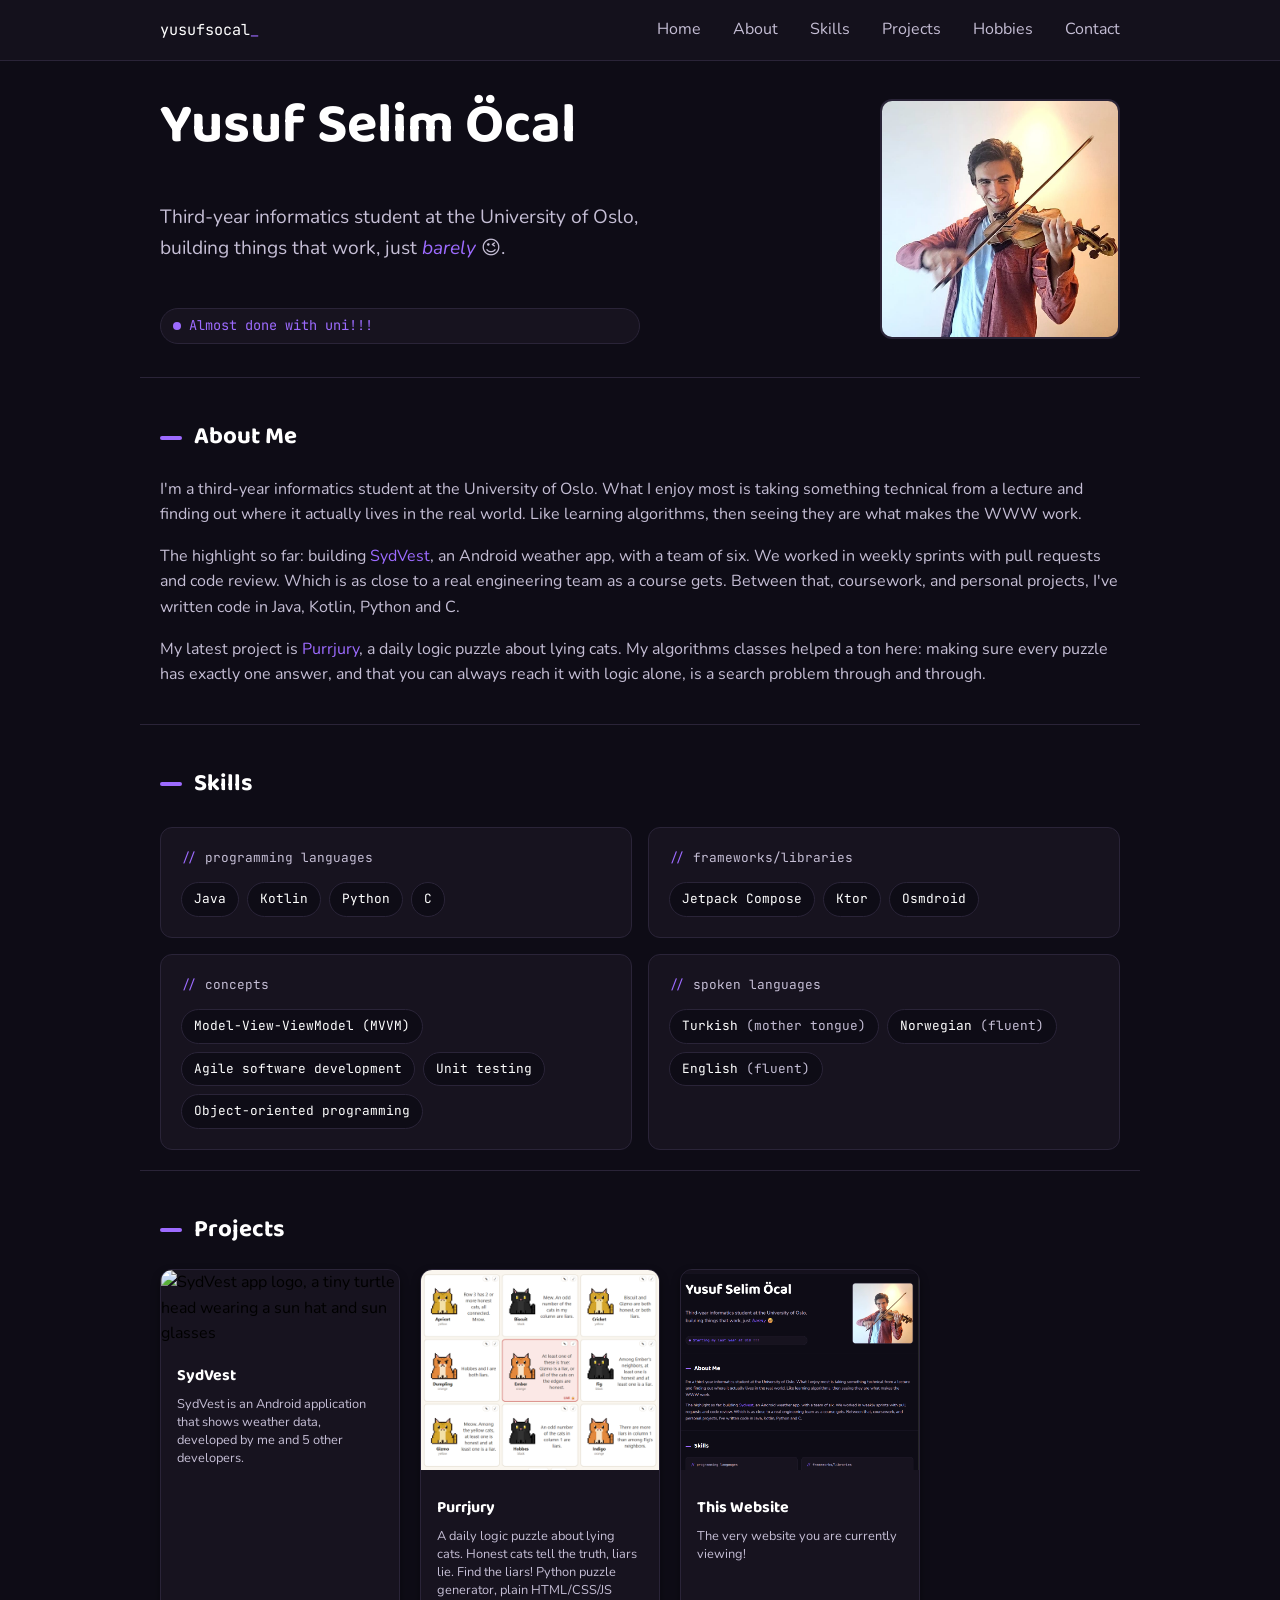
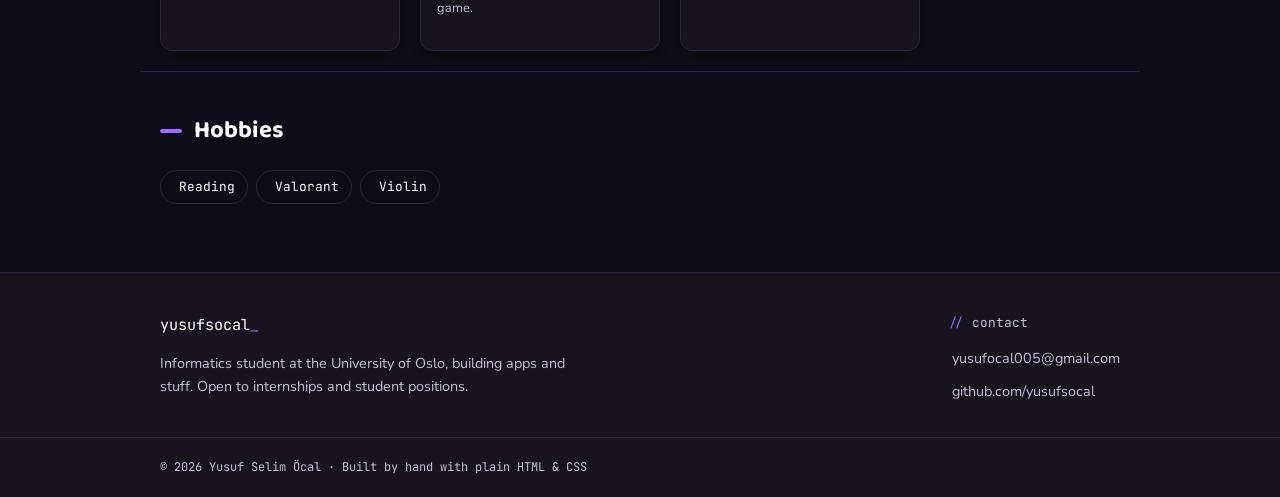
==== commit 89bb7d39: "Add Purrjury project and update about section" ====
--- a/index.html
+++ b/index.html
@@ -37,7 +37,7 @@
                     <h1 class="name">Yusuf Selim Öcal</h1>
                     <p class="lede">Third-year informatics student at the University of Oslo, building things that work, just <em>barely</em> 😉.
                     </p>
-                    <p class="currently">Starting my last year at UiO !!!</p>
+                    <p class="currently">Almost done with uni!!!</p>
                 </div>
                 <div class="hero-image">
                     <img src="images/profile.png" alt="Me playing the violin">
@@ -57,10 +57,16 @@
             </p>
             <p>
                 The highlight so far: building <a class="inline-link"
-                    href="https://github.com/yusufsocal/sydvest">Sydvest</a>,
+                    href="https://github.com/yusufsocal/sydvest">SydVest</a>,
                 an Android weather app, with a team of six. We worked in weekly sprints with pull requests and
                 code review. Which is as close to a real engineering team as a course gets. Between that, coursework,
                 and personal projects, I've written code in Java, Kotlin, Python and C.
+            </p>
+            <p>
+                My latest project is <a class="inline-link"
+                    href="https://yusufsocal.github.io/Purrjury/web/">Purrjury</a>, a daily logic puzzle about
+                lying cats. My algorithms classes helped a ton here: making sure every puzzle has exactly one
+                answer, and that you can always reach it with logic alone, is a search problem through and through.
             </p>
         </div>
 
@@ -124,7 +130,17 @@
                     </a>
                 </div>
                 <div class="card">
-                    <a href="https://github.com/yusufsocal/yusufsocal.github.io.git">
+                    <a href="https://yusufsocal.github.io/Purrjury/web/">
+                        <img src="images/purrjury-screenshot.png" alt="A Purrjury puzzle: a 3x3 grid of pixel art cats, each saying one clue" class="card-img">
+                        <div class="card-body">
+                            <h3 class="card-title">Purrjury</h3>
+                            <p class="card-text">A daily logic puzzle about lying cats. Honest cats tell the truth,
+                                liars lie. Find the liars! Python puzzle generator, plain HTML/CSS/JS game.</p>
+                        </div>
+                    </a>
+                </div>
+                <div class="card">
+                    <a href="https://github.com/yusufsocal/yusufsocal.github.io">
                         <img src="images/portfolio-screenshot.png" alt="An image of this very website!" class="card-img">
                         <div class="card-body">
                             <h3 class="card-title">This Website</h3>
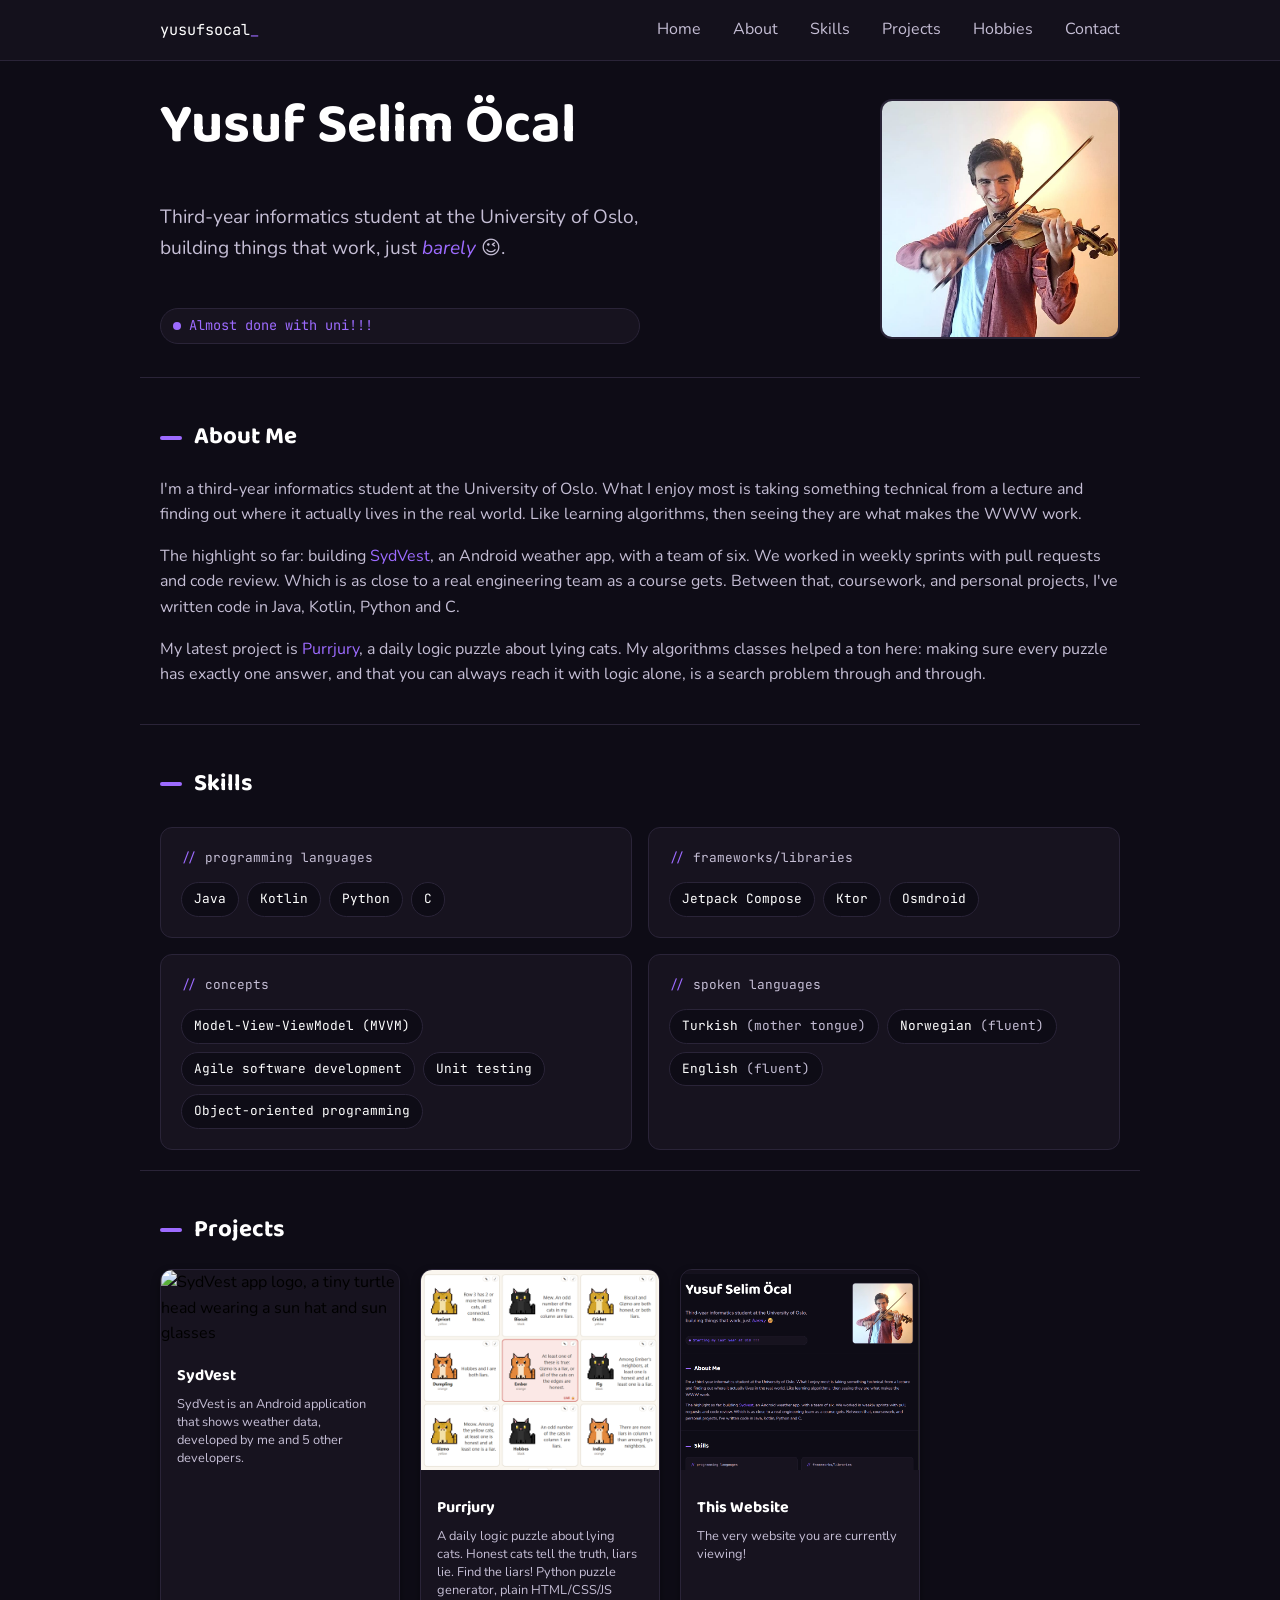
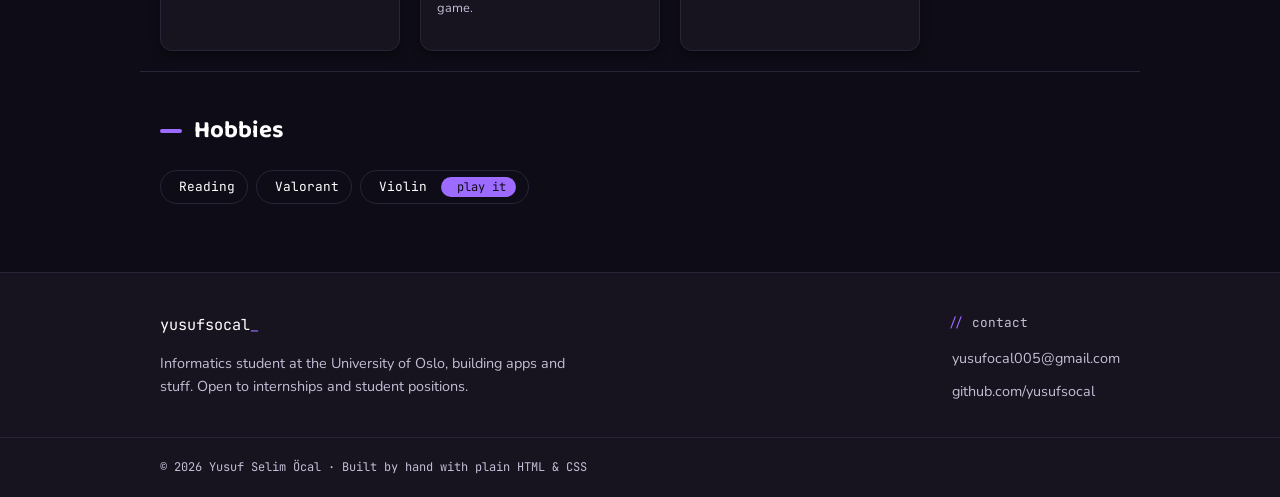
==== commit e51fe71c: "Add a playable violin with a Vivaldi A minor demo" ====
--- a/index.html
+++ b/index.html
@@ -9,6 +9,8 @@
     <link rel="preconnect" href="https://fonts.gstatic.com" crossorigin>
     <link href="https://fonts.googleapis.com/css2?family=Baloo+2:wght@600;700&family=JetBrains+Mono:wght@400&family=Nunito:wght@400;600&display=swap" rel="stylesheet">
     <link rel="stylesheet" href="style.css">
+    <link rel="stylesheet" href="violin.css">
+    <script src="violin.js" defer></script>
     <link rel="stylesheet" href="https://cdnjs.cloudflare.com/ajax/libs/font-awesome/7.0.1/css/all.min.css" 
     integrity="sha512-2SwdPD6INVrV/lHTZbO2nodKhrnDdJK9/kg2XD1r9uGqPo1cUbujc+IYdlYdEErWNu69gVcYgdxlmVmzTWnetw==" 
     crossorigin="anonymous" referrerpolicy="no-referrer"/>
@@ -158,7 +160,8 @@
             <ul class="skill-list hobbies-list">
                 <li><i class="fa-solid fa-book"></i> Reading</li>
                 <li><i class="fa-solid fa-gamepad"></i> Valorant</li>
-                <li><i class="fa-solid fa-music"></i> Violin</li>
+                <li><i class="fa-solid fa-music"></i> Violin
+                    <button class="open-stage v-play"><i class="fa-solid fa-play"></i> play it</button></li>
             </ul>
         </div>
     </section>
@@ -185,6 +188,63 @@
             </div>
         </div>
     </footer>
+
+    <!-- the violin stage (violin.js / violin.css) -->
+    <div id="stage" class="stage" role="dialog" aria-modal="true" aria-labelledby="stage-title" hidden>
+        <div class="stage-top">
+            <h2 id="stage-title">Play my violin</h2>
+            <div class="stage-btns">
+                <button id="demo-btn" class="v-btn"><i class="fa-solid fa-play"></i> <span>play Vivaldi</span></button>
+                <button id="fretless-btn" class="v-btn" aria-pressed="false" title="Fretless: slide freely between notes, like a real violin">snap to notes</button>
+                <button id="stage-close" class="stage-close" aria-label="Close the violin"><i class="fa-solid fa-xmark"></i></button>
+            </div>
+        </div>
+
+        <div class="now-playing" aria-live="polite">
+            <span id="np-note">♪</span>
+            <span id="np-string">press and hold a string</span>
+        </div>
+
+        <svg id="violin" viewBox="0 0 1000 330" role="img" aria-label="A violin fingerboard with four strings">
+            <defs>
+                <linearGradient id="wood" x1="0" y1="0" x2="1" y2="1">
+                    <stop offset="0" stop-color="#f2a33a" />
+                    <stop offset=".55" stop-color="#b85a18" />
+                    <stop offset="1" stop-color="#6e2b0b" />
+                </linearGradient>
+            </defs>
+            <path d="M1000 6 L 860 6 C 790 6 740 30 720 80 C 712 105 712 225 720 250 C 740 300 790 324 860 324 L 1000 324 Z"
+                fill="url(#wood)" stroke="#000" stroke-width="5" />
+            <path d="M960 22 c -22 28 22 46 0 74" fill="none" stroke="#000" stroke-width="6" stroke-linecap="round" />
+            <path d="M960 234 c -22 28 22 46 0 74" fill="none" stroke="#000" stroke-width="6" stroke-linecap="round" />
+            <rect x="18" y="100" width="86" height="130" rx="18" fill="url(#wood)" stroke="#000" stroke-width="4" />
+            <circle cx="22" cy="165" r="30" fill="url(#wood)" stroke="#000" stroke-width="4" />
+            <path d="M22 165 m -14 0 a 14 14 0 1 0 14 -14 a 8 8 0 1 0 6 8" fill="none" stroke="#000" stroke-width="3" />
+            <g fill="#000">
+                <rect x="40" y="70" width="12" height="34" rx="4" />
+                <rect x="72" y="70" width="12" height="34" rx="4" />
+                <rect x="40" y="226" width="12" height="34" rx="4" />
+                <rect x="72" y="226" width="12" height="34" rx="4" />
+            </g>
+            <rect x="100" y="62" width="700" height="206" rx="6" fill="#141018" stroke="#000" stroke-width="4" />
+            <rect x="96" y="62" width="10" height="206" fill="#efe6d4" stroke="#000" stroke-width="2" />
+            <g id="tapes"></g>
+            <rect x="900" y="58" width="14" height="214" rx="4" fill="#f0d49a" stroke="#000" stroke-width="3" />
+            <g id="strings"></g>
+            <g id="dots"></g>
+            <g id="bow">
+                <rect x="836" y="-40" width="9" height="420" rx="4" fill="#3a1e0a" stroke="#000" stroke-width="2" />
+                <rect x="850" y="-30" width="5" height="400" fill="#fffaf0" stroke="#000" stroke-width="1" />
+                <rect x="828" y="300" width="30" height="40" rx="6" fill="#000" />
+            </g>
+        </svg>
+
+        <div class="how">
+            <p><strong>Mouse / touch:</strong> press a string and hold. Slide along it to change the note (closer to the
+                body = higher). Press past the fingerboard for the open string.</p>
+            <div class="keys" id="keys" aria-label="Keyboard controls"></div>
+        </div>
+    </div>
 </body>
 
 </html>
--- a/violin.css
+++ b/violin.css
@@ -0,0 +1,169 @@
+/* ============================================================
+   violin.css — the "play my violin" stage
+   Uses the design tokens from style.css.
+   ============================================================ */
+
+.v-play {
+    margin-left: 6px;
+    font-family: var(--font-mono);
+    font-size: 0.75rem;
+    color: var(--bg);
+    background: var(--accent);
+    border: none;
+    border-radius: 999px;
+    padding: 2px 10px;
+    cursor: pointer;
+}
+
+.v-play:hover { filter: brightness(1.15); }
+
+.stage {
+    position: fixed;
+    inset: 0;
+    z-index: 100;
+    display: flex;
+    flex-direction: column;
+    gap: 10px;
+    padding: 18px 24px 22px;
+    background:
+        radial-gradient(ellipse at 60% 45%, color-mix(in srgb, var(--accent) 22%, transparent), transparent 60%),
+        var(--bg);
+    color: var(--text);
+    overflow-y: auto;
+    touch-action: none;
+}
+
+.stage[hidden] { display: none; }
+
+.stage-top { display: flex; align-items: center; gap: 14px; flex-wrap: wrap; }
+
+.stage-top h2 { margin: 0; font-size: clamp(1.6rem, 4vw, 2.4rem); }
+
+.stage-btns { margin-left: auto; display: flex; gap: 10px; align-items: center; }
+
+.v-btn {
+    font-family: var(--font-mono);
+    font-size: 0.85rem;
+    color: var(--text);
+    background: var(--surface);
+    border: 1px solid var(--line);
+    border-radius: 999px;
+    padding: 6px 14px;
+    cursor: pointer;
+    transition: border-color 0.2s ease;
+}
+
+.v-btn:hover { border-color: var(--accent); }
+.v-btn[aria-pressed="true"] { border-color: var(--accent); color: var(--accent); }
+
+.stage-close {
+    width: 42px;
+    height: 42px;
+    font-size: 20px;
+    color: var(--text);
+    background: var(--surface);
+    border: 1px solid var(--line);
+    border-radius: 50%;
+    cursor: pointer;
+}
+
+.stage-close:hover { border-color: var(--accent); color: var(--accent); }
+
+.now-playing { display: flex; align-items: baseline; gap: 16px; }
+
+#np-note {
+    font-family: var(--font-heading);
+    font-weight: 700;
+    font-size: clamp(2.6rem, 7vw, 4.5rem);
+    line-height: 1;
+    color: var(--accent);
+    min-width: 2.2em;
+}
+
+#np-note.hit { animation: v-pulse 0.25s; }
+
+@keyframes v-pulse {
+    0% { transform: scale(1.08); }
+    100% { transform: scale(1); }
+}
+
+#np-string { font-family: var(--font-mono); font-size: 0.85rem; color: var(--muted); }
+
+#violin {
+    width: 100%;
+    max-width: 1300px;
+    margin: 0 auto;
+    flex: 0 0 auto;
+    cursor: pointer;
+    user-select: none;
+    -webkit-user-select: none;
+    filter: drop-shadow(0 10px 18px rgba(0, 0, 0, 0.6));
+}
+
+.vstring { transition: stroke 0.1s; }
+.vstring.on { stroke: var(--accent); animation: v-vib 0.06s linear infinite; }
+
+@keyframes v-vib { 50% { transform: translateY(1.5px); } }
+
+.tape { fill: #efe6d4; opacity: 0.8; }
+
+.fdot { fill: var(--accent); stroke: #000; stroke-width: 3; }
+.fdot.open { fill: none; stroke: var(--accent); stroke-width: 4; }
+
+#bow { opacity: 0.55; transition: opacity 0.2s; }
+#bow.bowing { opacity: 1; animation: v-bowing 0.9s ease-in-out infinite alternate; }
+
+@keyframes v-bowing {
+    from { transform: translateY(-50px); }
+    to { transform: translateY(50px); }
+}
+
+.how {
+    display: flex;
+    gap: 28px;
+    flex-wrap: wrap;
+    align-items: flex-start;
+    max-width: 1300px;
+    width: 100%;
+    margin: 0 auto;
+}
+
+.how p { flex: 1 1 280px; max-width: 46ch; margin: 0; }
+.how strong { color: var(--text); }
+
+.keys { display: grid; gap: 6px; flex: 1 1 420px; }
+
+.key-row { display: flex; gap: 5px; align-items: center; }
+
+.key-row .lbl {
+    width: 70px;
+    font-family: var(--font-mono);
+    font-size: 0.75rem;
+    color: var(--muted);
+}
+
+.kc {
+    min-width: 40px;
+    padding: 3px 4px;
+    text-align: center;
+    font-family: var(--font-mono);
+    font-size: 0.7rem;
+    line-height: 1.2;
+    color: var(--muted);
+    background: var(--surface);
+    border: 1px solid var(--line);
+    border-bottom-width: 3px;
+    border-radius: 6px;
+}
+
+.kc b { display: block; font-size: 0.9rem; color: var(--text); }
+.kc.down { border-color: var(--accent); background: color-mix(in srgb, var(--accent) 30%, var(--surface)); transform: translateY(2px); }
+
+@media (max-width: 900px), (hover: none) {
+    .keys { display: none; }
+    .stage { padding: 14px 16px; }
+}
+
+@media (prefers-reduced-motion: reduce) {
+    .vstring.on, #bow.bowing, #np-note.hit { animation: none; }
+}
